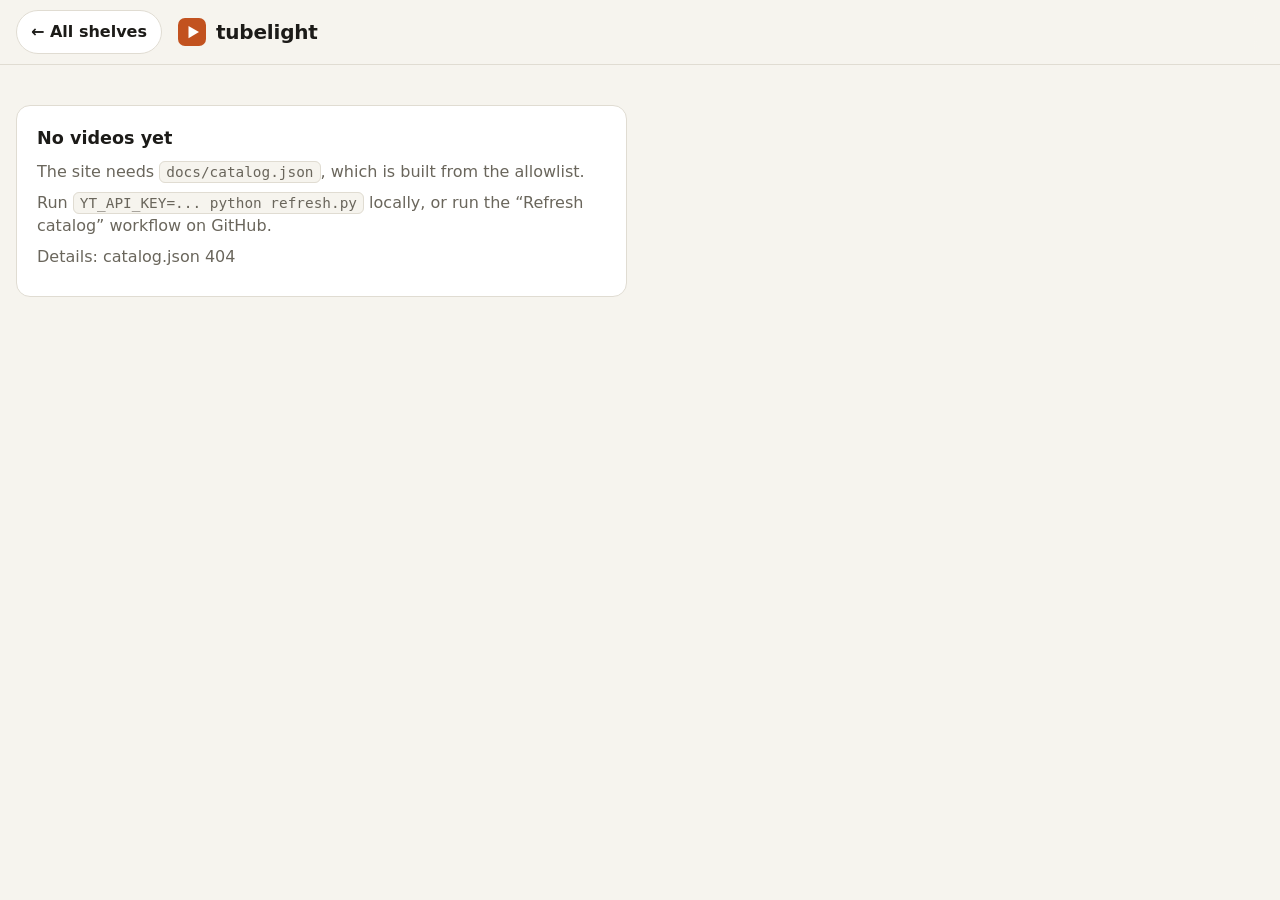
==== docs/watch.html @ cef86696 "tubelight: allowlisted YouTube shelves for kids Static site (docs/) that embeds only allowlisted cha" ====
<!doctype html>
<html lang="en">
<head>
  <meta charset="utf-8">
  <meta name="viewport" content="width=device-width, initial-scale=1, viewport-fit=cover">
  <meta name="color-scheme" content="light dark">
  <meta name="referrer" content="strict-origin-when-cross-origin">
  <title>Watch · tubelight</title>
  <link rel="icon" href="data:image/svg+xml,%3Csvg xmlns='http://www.w3.org/2000/svg' viewBox='0 0 32 32'%3E%3Crect width='32' height='32' rx='8' fill='%23c2521f'/%3E%3Cpath d='M12 9l12 7-12 7z' fill='%23fff'/%3E%3C/svg%3E">
  <link rel="stylesheet" href="style.css">
</head>
<body data-page="watch">
  <header class="top">
    <a class="back" href="index.html">&#8592; All shelves</a>
    <a class="brand" href="index.html" aria-label="tubelight home">
      <svg viewBox="0 0 32 32" aria-hidden="true"><rect width="32" height="32" rx="8" fill="var(--accent)"/><path d="M12 9l12 7-12 7z" fill="var(--accent-fg)"/></svg>
      tubelight
    </a>
  </header>
  <main id="app">
    <div class="player" id="player"></div>
    <div class="meta">
      <h1 id="title">Loading…</h1>
      <p id="channel"></p>
    </div>
    <section class="more">
      <h2 id="more-title"></h2>
      <div class="grid" id="more"></div>
    </section>
    <noscript><div class="notice"><h2>JavaScript is off</h2><p>tubelight needs JavaScript to play videos.</p></div></noscript>
  </main>
  <script src="app.js"></script>
</body>
</html>
---- docs/style.css ----
/* tubelight: shelves of allowlisted videos. No framework. */
:root {
  --bg: #f6f4ee;
  --surface: #ffffff;
  --fg: #1c1b18;
  --muted: #6a665c;
  --line: #e0dcd2;
  --accent: #c2521f;
  --accent-fg: #ffffff;
  --shadow: 0 1px 2px rgba(0, 0, 0, 0.06), 0 6px 18px rgba(0, 0, 0, 0.06);
  --radius: 14px;
  --card: 260px;
  --font: ui-rounded, "SF Pro Rounded", ui-sans-serif, system-ui, "Segoe UI", Roboto, sans-serif;
  color-scheme: light;
}
@media (prefers-color-scheme: dark) {
  :root:not([data-theme="light"]) {
    --bg: #141417; --surface: #1f1f24; --fg: #ecebe6; --muted: #a39f94; --line: #2f2f36;
    --accent: #ef8a55; --accent-fg: #1a1a1a;
    --shadow: 0 1px 2px rgba(0, 0, 0, 0.4), 0 6px 18px rgba(0, 0, 0, 0.35);
    color-scheme: dark;
  }
}
:root[data-theme="dark"] {
  --bg: #141417; --surface: #1f1f24; --fg: #ecebe6; --muted: #a39f94; --line: #2f2f36;
  --accent: #ef8a55; --accent-fg: #1a1a1a;
  --shadow: 0 1px 2px rgba(0, 0, 0, 0.4), 0 6px 18px rgba(0, 0, 0, 0.35);
  color-scheme: dark;
}

* { box-sizing: border-box; }
html, body { margin: 0; }
body {
  background: var(--bg);
  color: var(--fg);
  font: 16px/1.45 var(--font);
  -webkit-text-size-adjust: 100%;
  min-height: 100dvh;
}
a { color: inherit; text-decoration: none; }
img { display: block; max-width: 100%; }
button { font: inherit; }

/* Header */
.top {
  position: sticky; top: 0; z-index: 10;
  display: flex; align-items: center; gap: 12px;
  padding: 10px 16px;
  padding-left: max(16px, env(safe-area-inset-left));
  padding-right: max(16px, env(safe-area-inset-right));
  background: color-mix(in srgb, var(--bg) 88%, transparent);
  backdrop-filter: blur(12px);
  -webkit-backdrop-filter: blur(12px);
  border-bottom: 1px solid var(--line);
}
.brand {
  display: inline-flex; align-items: center; gap: 10px;
  font-weight: 800; font-size: 1.25rem; letter-spacing: -0.01em;
  min-height: 44px; padding: 0 4px;
}
.brand svg { width: 28px; height: 28px; flex: none; }
.back {
  display: inline-flex; align-items: center; gap: 6px;
  min-height: 44px; padding: 0 14px;
  border-radius: 999px; border: 1px solid var(--line); background: var(--surface);
  font-weight: 600;
}
.back:active { transform: scale(0.97); }

main {
  max-width: 1400px; margin: 0 auto;
  padding: 16px 0 48px;
}

/* Status / empty states */
.notice {
  margin: 24px 16px; padding: 20px;
  background: var(--surface); border: 1px solid var(--line); border-radius: var(--radius);
  max-width: 60ch;
}
.notice h2 { margin: 0 0 8px; font-size: 1.1rem; }
.notice p { margin: 0 0 8px; color: var(--muted); }
.notice code {
  font: 0.9em ui-monospace, "SF Mono", Menlo, Consolas, monospace;
  background: var(--bg); border: 1px solid var(--line); border-radius: 6px; padding: 2px 6px;
}
[hidden] { display: none !important; }

/* Shelves */
.shelf { margin: 8px 0 20px; }
.shelf h2 {
  margin: 0 16px 10px; font-size: 1.3rem; font-weight: 800; letter-spacing: -0.01em;
}
.row {
  display: flex; gap: 14px;
  overflow-x: auto; overscroll-behavior-x: contain;
  scroll-snap-type: x proximity;
  padding: 4px 16px 14px;
  scrollbar-width: thin;
}
.row > .card { flex: 0 0 var(--card); scroll-snap-align: start; }
.grid {
  display: grid; gap: 16px;
  grid-template-columns: repeat(auto-fill, minmax(min(var(--card), 100%), 1fr));
  padding: 4px 16px 14px;
}

/* Card: thumbnail + text, 44px+ touch target by size */
.card {
  display: block; min-width: 0;
  border-radius: var(--radius); outline-offset: 3px;
  -webkit-tap-highlight-color: transparent;
}
.card:focus-visible { outline: 3px solid var(--accent); }
.thumb {
  position: relative; aspect-ratio: 16 / 9;
  background: var(--surface); border-radius: var(--radius); overflow: hidden;
  box-shadow: var(--shadow);
}
.thumb img { width: 100%; height: 100%; object-fit: cover; }
.card:active .thumb { transform: scale(0.98); }
@media (hover: hover) { .card:hover .thumb { transform: translateY(-2px); } }
@media (prefers-reduced-motion: no-preference) { .thumb { transition: transform 150ms ease; } }
.dur {
  position: absolute; right: 8px; bottom: 8px;
  padding: 2px 7px; border-radius: 6px;
  background: rgba(0, 0, 0, 0.75); color: #fff;
  font-size: 0.8rem; font-weight: 600; font-variant-numeric: tabular-nums;
}
.card .title {
  margin: 8px 2px 0; font-weight: 600; line-height: 1.3;
  display: -webkit-box; -webkit-line-clamp: 2; -webkit-box-orient: vertical; overflow: hidden;
  text-wrap: pretty;
}
.card .chan { margin: 2px 2px 0; color: var(--muted); font-size: 0.9rem; }
.card.now .thumb { outline: 3px solid var(--accent); }

/* Watch page. The player is never overlaid, cropped or resized away from 16:9. */
.player {
  width: 100%; max-width: 1100px; margin: 0 auto;
  aspect-ratio: 16 / 9; background: #000;
}
.player iframe { width: 100%; height: 100%; border: 0; display: block; }
@media (min-width: 720px) {
  .player { border-radius: var(--radius); overflow: hidden; margin-top: 8px; }
}
.meta { max-width: 1100px; margin: 14px auto 6px; padding: 0 16px; }
.meta h1 { margin: 0; font-size: 1.35rem; line-height: 1.3; letter-spacing: -0.01em; text-wrap: balance; }
.meta p { margin: 4px 0 0; color: var(--muted); }
.more { margin-top: 18px; }
.more h2 { margin: 0 16px 10px; font-size: 1.15rem; font-weight: 800; }

@media (max-width: 480px) {
  :root { --card: 220px; }
  .brand { font-size: 1.15rem; }
}
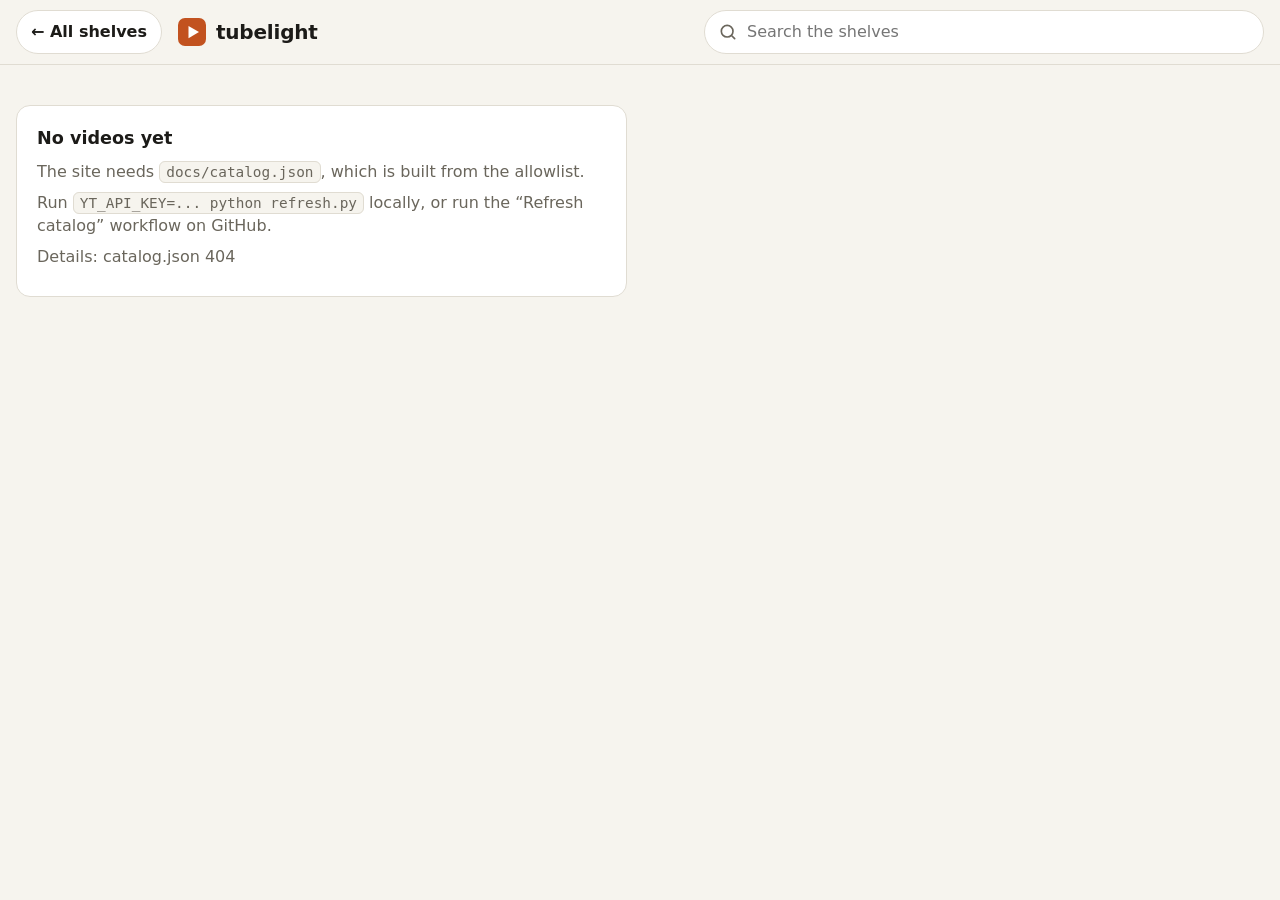
==== commit 888bbea6: "YouTube-style cards: avatars, view counts, upload age; local search over the catalog refresh.py asks" ====
--- a/docs/watch.html
+++ b/docs/watch.html
@@ -16,6 +16,10 @@
       <svg viewBox="0 0 32 32" aria-hidden="true"><rect width="32" height="32" rx="8" fill="var(--accent)"/><path d="M12 9l12 7-12 7z" fill="var(--accent-fg)"/></svg>
       tubelight
     </a>
+    <form class="search" action="index.html" method="get" role="search">
+      <svg viewBox="0 0 24 24" aria-hidden="true" fill="none" stroke="currentColor" stroke-width="2" stroke-linecap="round"><circle cx="11" cy="11" r="7"/><path d="m20 20-3.5-3.5"/></svg>
+      <input type="search" id="q" name="q" placeholder="Search the shelves" aria-label="Search videos on the shelves" autocomplete="off" autocapitalize="off" spellcheck="false" enterkeyhint="search">
+    </form>
   </header>
   <main id="app">
     <div class="player" id="player"></div>
--- a/docs/style.css
+++ b/docs/style.css
@@ -67,6 +67,22 @@
 }
 .back:active { transform: scale(0.97); }
 
+/* Search over the local catalog (never YouTube) */
+.search { flex: 1 1 200px; max-width: 560px; margin-left: auto; position: relative; }
+.search input {
+  width: 100%; min-height: 44px; padding: 8px 14px 8px 42px;
+  font: inherit; color: var(--fg); background: var(--surface);
+  border: 1px solid var(--line); border-radius: 999px;
+  -webkit-appearance: none; appearance: none;
+}
+.search input:focus { outline: 2px solid var(--accent); outline-offset: 1px; border-color: transparent; }
+.search input::-webkit-search-decoration { -webkit-appearance: none; }
+.search svg {
+  position: absolute; left: 14px; top: 50%; width: 20px; height: 20px;
+  transform: translateY(-50%); color: var(--muted); pointer-events: none;
+}
+.results .hint { margin: 0 16px; color: var(--muted); }
+
 main {
   max-width: 1400px; margin: 0 auto;
   padding: 16px 0 48px;
@@ -127,12 +143,23 @@
   background: rgba(0, 0, 0, 0.75); color: #fff;
   font-size: 0.8rem; font-weight: 600; font-variant-numeric: tabular-nums;
 }
+/* Below the thumbnail: avatar on the left, title / channel / stats on the right */
+.info { display: flex; gap: 10px; margin-top: 10px; padding: 0 2px; }
+.avatar {
+  flex: none; width: 36px; height: 36px; border-radius: 50%;
+  background: var(--line); color: var(--muted);
+  display: grid; place-items: center; font-weight: 700; font-size: 0.95rem;
+  overflow: hidden;
+}
+.avatar img { width: 100%; height: 100%; object-fit: cover; }
+.text { min-width: 0; flex: 1; }
 .card .title {
-  margin: 8px 2px 0; font-weight: 600; line-height: 1.3;
+  margin: 0; font-weight: 600; line-height: 1.3;
   display: -webkit-box; -webkit-line-clamp: 2; -webkit-box-orient: vertical; overflow: hidden;
   text-wrap: pretty;
 }
-.card .chan { margin: 2px 2px 0; color: var(--muted); font-size: 0.9rem; }
+.card .chan { margin: 3px 0 0; color: var(--muted); font-size: 0.85rem; white-space: nowrap; overflow: hidden; text-overflow: ellipsis; }
+.card .stats { margin: 0; color: var(--muted); font-size: 0.85rem; font-variant-numeric: tabular-nums; }
 .card.now .thumb { outline: 3px solid var(--accent); }
 
 /* Watch page. The player is never overlaid, cropped or resized away from 16:9. */
@@ -151,6 +178,9 @@
 .more h2 { margin: 0 16px 10px; font-size: 1.15rem; font-weight: 800; }
 
 @media (max-width: 480px) {
-  :root { --card: 220px; }
+  :root { --card: 240px; }
   .brand { font-size: 1.15rem; }
+  .top { flex-wrap: wrap; }
+  .search { flex-basis: 100%; max-width: none; margin-left: 0; order: 3; }
+  .top:has(.back) .brand { display: none; }
 }
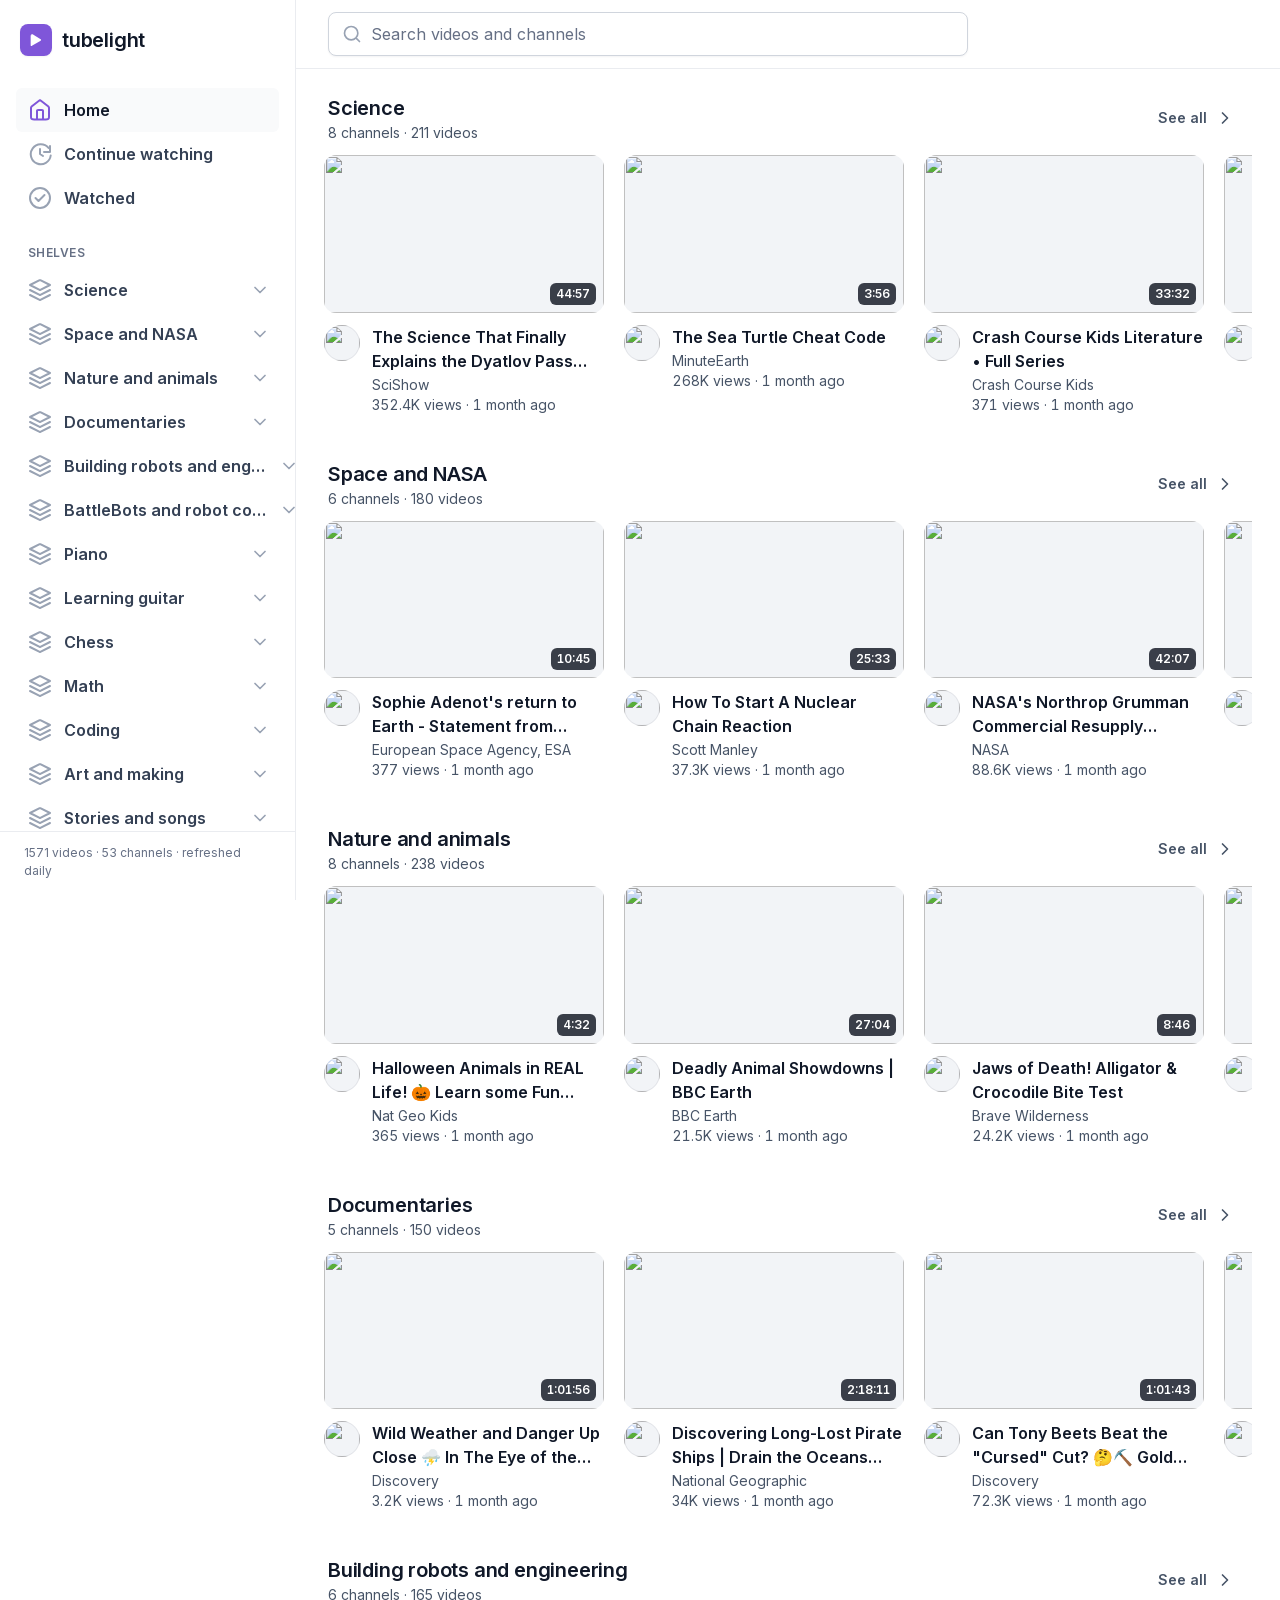
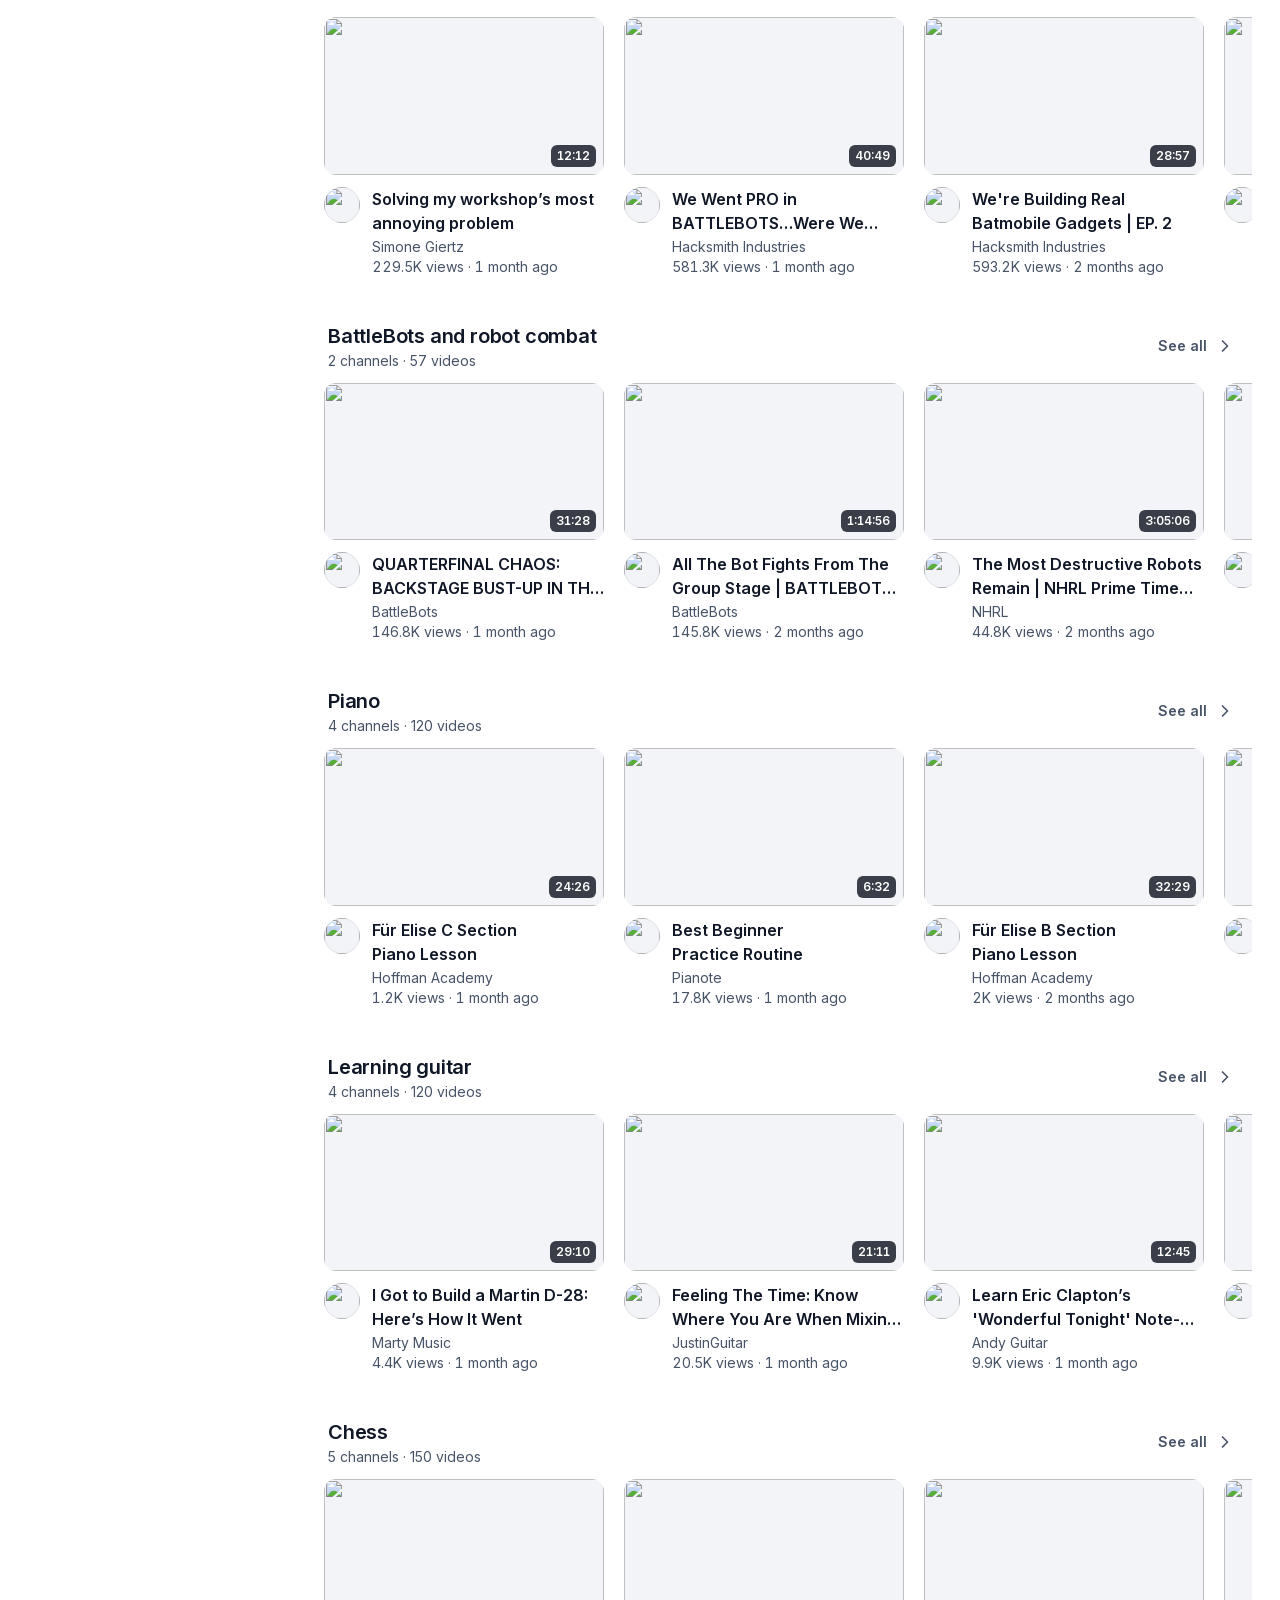
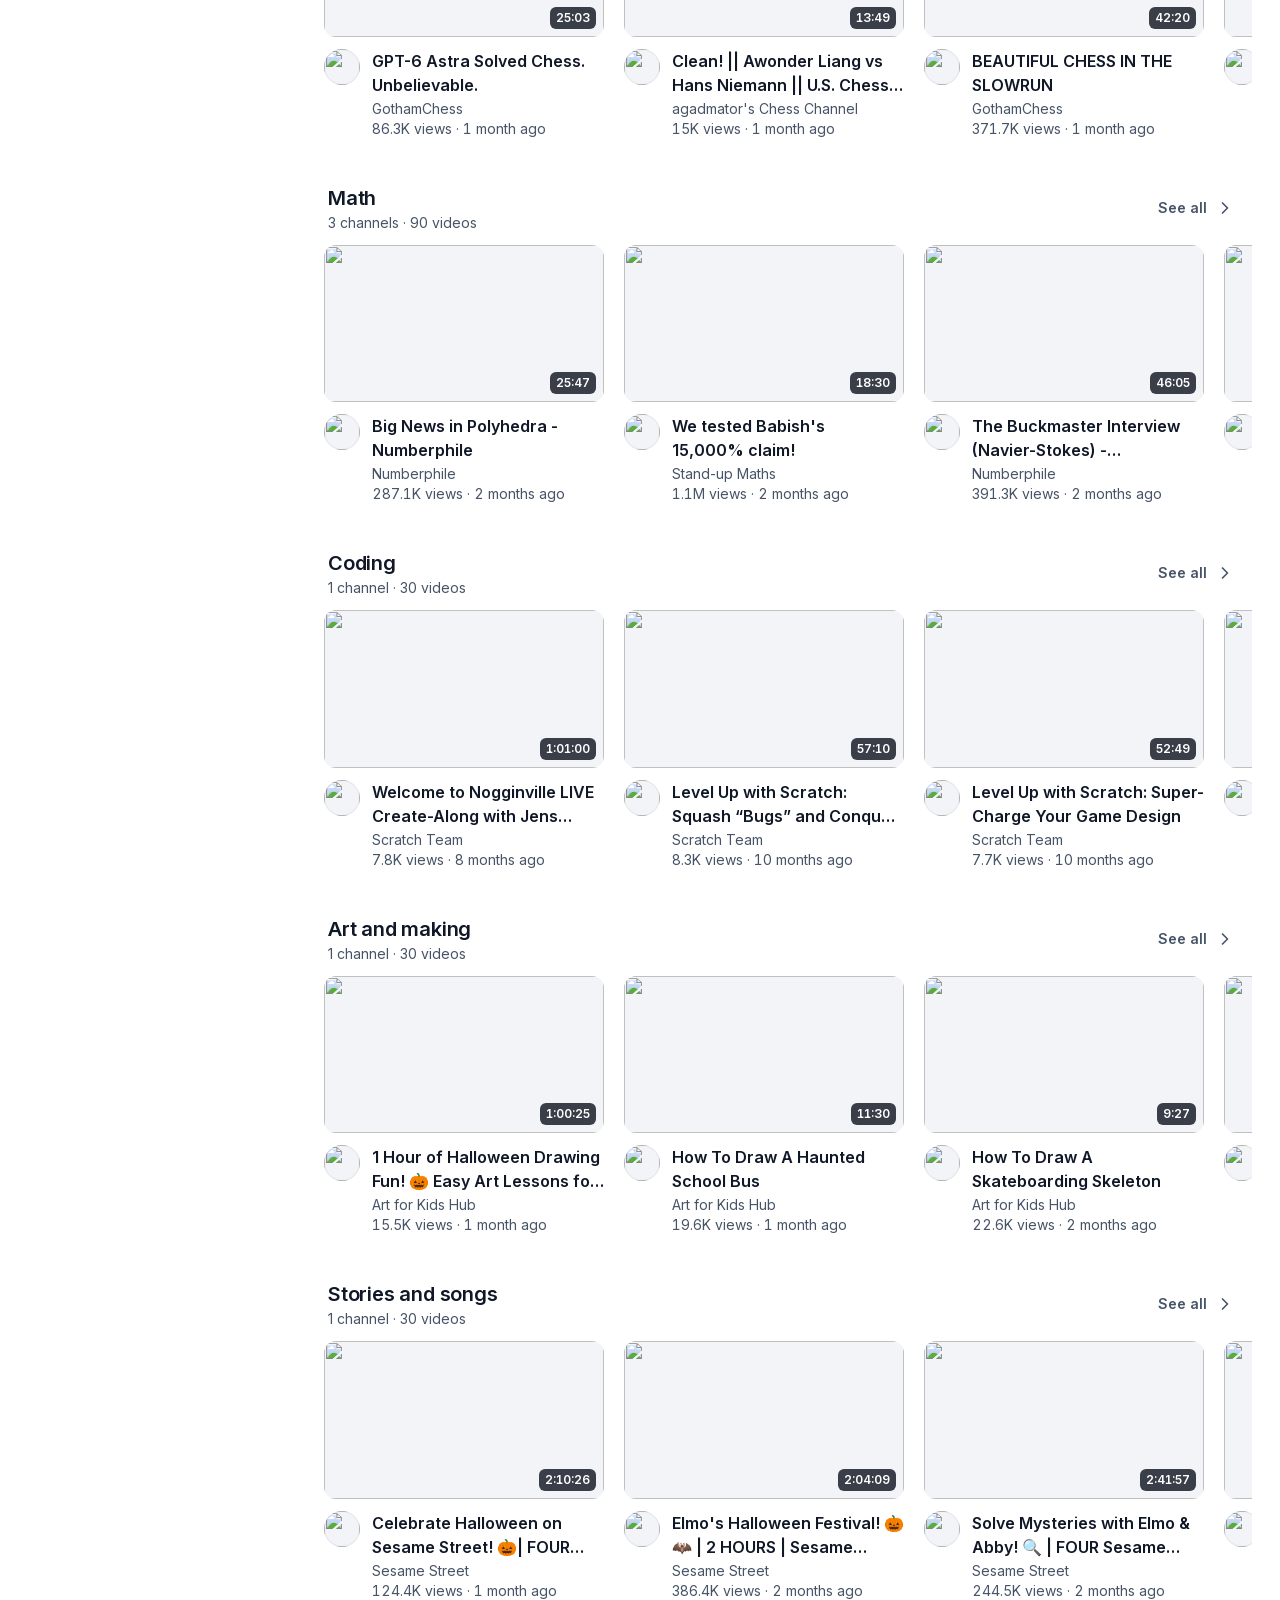
==== commit 36407676: "Rebuild the site as an app in the Untitled UI design language Left pane with shelves and their chann" ====
--- a/docs/watch.html
+++ b/docs/watch.html
@@ -2,37 +2,14 @@
 <html lang="en">
 <head>
   <meta charset="utf-8">
-  <meta name="viewport" content="width=device-width, initial-scale=1, viewport-fit=cover">
+  <meta name="viewport" content="width=device-width, initial-scale=1">
   <meta name="color-scheme" content="light dark">
-  <meta name="referrer" content="strict-origin-when-cross-origin">
-  <title>Watch · tubelight</title>
-  <link rel="icon" href="data:image/svg+xml,%3Csvg xmlns='http://www.w3.org/2000/svg' viewBox='0 0 32 32'%3E%3Crect width='32' height='32' rx='8' fill='%23c2521f'/%3E%3Cpath d='M12 9l12 7-12 7z' fill='%23fff'/%3E%3C/svg%3E">
+  <title>tubelight</title>
   <link rel="stylesheet" href="style.css">
+  <!-- Old link format. The player now lives in index.html?v=<id>; carry the query over. -->
+  <script>location.replace("index.html" + location.search);</script>
 </head>
-<body data-page="watch">
-  <header class="top">
-    <a class="back" href="index.html">&#8592; All shelves</a>
-    <a class="brand" href="index.html" aria-label="tubelight home">
-      <svg viewBox="0 0 32 32" aria-hidden="true"><rect width="32" height="32" rx="8" fill="var(--accent)"/><path d="M12 9l12 7-12 7z" fill="var(--accent-fg)"/></svg>
-      tubelight
-    </a>
-    <form class="search" action="index.html" method="get" role="search">
-      <svg viewBox="0 0 24 24" aria-hidden="true" fill="none" stroke="currentColor" stroke-width="2" stroke-linecap="round"><circle cx="11" cy="11" r="7"/><path d="m20 20-3.5-3.5"/></svg>
-      <input type="search" id="q" name="q" placeholder="Search the shelves" aria-label="Search videos on the shelves" autocomplete="off" autocapitalize="off" spellcheck="false" enterkeyhint="search">
-    </form>
-  </header>
-  <main id="app">
-    <div class="player" id="player"></div>
-    <div class="meta">
-      <h1 id="title">Loading…</h1>
-      <p id="channel"></p>
-    </div>
-    <section class="more">
-      <h2 id="more-title"></h2>
-      <div class="grid" id="more"></div>
-    </section>
-    <noscript><div class="notice"><h2>JavaScript is off</h2><p>tubelight needs JavaScript to play videos.</p></div></noscript>
-  </main>
-  <script src="app.js"></script>
+<body>
+  <div class="empty"><h2>Opening tubelight…</h2><p><a href="index.html">Go to the library</a> if nothing happens.</p></div>
 </body>
 </html>
--- a/docs/style.css
+++ b/docs/style.css
@@ -1,186 +1,324 @@
-/* tubelight: shelves of allowlisted videos. No framework. */
+/* tubelight — Untitled UI design language in plain CSS.
+   Tokens follow Untitled UI's gray/brand scales, type scale, radii, shadows
+   and focus rings. No framework, no build step. */
+
+@font-face {
+  font-family: "Inter";
+  font-style: normal;
+  font-weight: 400 700;
+  font-display: swap;
+  src: url("fonts/Inter-latin.woff2") format("woff2");
+  unicode-range: U+0000-00FF, U+0131, U+0152-0153, U+02BB-02BC, U+02C6, U+02DA, U+02DC, U+0304, U+0308, U+0329, U+2000-206F, U+20AC, U+2122, U+2191, U+2193, U+2212, U+2215, U+FEFF, U+FFFD;
+}
+
 :root {
-  --bg: #f6f4ee;
-  --surface: #ffffff;
-  --fg: #1c1b18;
-  --muted: #6a665c;
-  --line: #e0dcd2;
-  --accent: #c2521f;
-  --accent-fg: #ffffff;
-  --shadow: 0 1px 2px rgba(0, 0, 0, 0.06), 0 6px 18px rgba(0, 0, 0, 0.06);
-  --radius: 14px;
-  --card: 260px;
-  --font: ui-rounded, "SF Pro Rounded", ui-sans-serif, system-ui, "Segoe UI", Roboto, sans-serif;
+  /* Primitives: Untitled UI gray and brand (purple) scales */
+  --gray-25: #FCFCFD; --gray-50: #F9FAFB; --gray-100: #F2F4F7; --gray-200: #EAECF0; --gray-300: #D0D5DD;
+  --gray-400: #98A2B3; --gray-500: #667085; --gray-600: #475467; --gray-700: #344054; --gray-800: #182230;
+  --gray-900: #101828; --gray-950: #0C111D;
+  --brand-50: #F9F5FF; --brand-100: #F4EBFF; --brand-200: #E9D7FE; --brand-300: #D6BBFB; --brand-400: #B692F6;
+  --brand-500: #9E77ED; --brand-600: #7F56D9; --brand-700: #6941C6; --brand-800: #53389E; --brand-900: #42307D;
+  --success-50: #ECFDF3; --success-200: #ABEFC6; --success-500: #17B26A; --success-600: #079455; --success-700: #067647;
+  --error-600: #D92D20;
+
+  /* Semantic (light) */
+  --bg-primary: #FFFFFF;
+  --bg-secondary: var(--gray-50);
+  --bg-tertiary: var(--gray-100);
+  --bg-active: var(--gray-50);
+  --bg-brand-primary: var(--brand-50);
+  --bg-brand-solid: var(--brand-600);
+  --bg-brand-solid-hover: var(--brand-700);
+  --border-primary: var(--gray-300);
+  --border-secondary: var(--gray-200);
+  --border-brand: var(--brand-300);
+  --text-primary: var(--gray-900);
+  --text-secondary: var(--gray-700);
+  --text-tertiary: var(--gray-600);
+  --text-quaternary: var(--gray-500);
+  --text-placeholder: var(--gray-500);
+  --text-brand: var(--brand-700);
+  --text-on-brand: #FFFFFF;
+  --fg-quaternary: var(--gray-400);
+  --fg-brand: var(--brand-600);
+  --utility-success-bg: var(--success-50);
+  --utility-success-border: var(--success-200);
+  --utility-success-text: var(--success-700);
+  --ring: 0 0 0 4px var(--brand-100);
+  --ring-gray: 0 0 0 4px var(--gray-100);
+  --shadow-xs: 0 1px 2px 0 rgba(16, 24, 40, 0.05);
+  --shadow-sm: 0 1px 3px 0 rgba(16, 24, 40, 0.10), 0 1px 2px 0 rgba(16, 24, 40, 0.06);
+  --shadow-md: 0 4px 8px -2px rgba(16, 24, 40, 0.10), 0 2px 4px -2px rgba(16, 24, 40, 0.06);
+  --shadow-lg: 0 12px 16px -4px rgba(16, 24, 40, 0.08), 0 4px 6px -2px rgba(16, 24, 40, 0.03);
+  --thumb-bg: var(--gray-100);
+
+  --sidebar-w: 296px;
+  --radius-sm: 6px; --radius-md: 8px; --radius-lg: 12px; --radius-xl: 16px;
+  --font: "Inter", ui-sans-serif, system-ui, -apple-system, "Segoe UI", Roboto, sans-serif;
   color-scheme: light;
 }
 @media (prefers-color-scheme: dark) {
   :root:not([data-theme="light"]) {
-    --bg: #141417; --surface: #1f1f24; --fg: #ecebe6; --muted: #a39f94; --line: #2f2f36;
-    --accent: #ef8a55; --accent-fg: #1a1a1a;
-    --shadow: 0 1px 2px rgba(0, 0, 0, 0.4), 0 6px 18px rgba(0, 0, 0, 0.35);
+    --bg-primary: var(--gray-950); --bg-secondary: var(--gray-900); --bg-tertiary: var(--gray-800); --bg-active: var(--gray-800);
+    --bg-brand-primary: #2C1C5F; --bg-brand-solid: var(--brand-600); --bg-brand-solid-hover: var(--brand-500);
+    --border-primary: var(--gray-700); --border-secondary: var(--gray-800); --border-brand: var(--brand-400);
+    --text-primary: var(--gray-50); --text-secondary: var(--gray-300); --text-tertiary: var(--gray-400); --text-quaternary: var(--gray-400);
+    --text-placeholder: var(--gray-500); --text-brand: var(--brand-300); --fg-quaternary: var(--gray-500); --fg-brand: var(--brand-500);
+    --utility-success-bg: #053321; --utility-success-border: #085D3A; --utility-success-text: #75E0A7;
+    --ring: 0 0 0 4px rgba(158, 119, 237, 0.24); --ring-gray: 0 0 0 4px rgba(152, 162, 179, 0.14);
+    --thumb-bg: var(--gray-800);
     color-scheme: dark;
   }
 }
 :root[data-theme="dark"] {
-  --bg: #141417; --surface: #1f1f24; --fg: #ecebe6; --muted: #a39f94; --line: #2f2f36;
-  --accent: #ef8a55; --accent-fg: #1a1a1a;
-  --shadow: 0 1px 2px rgba(0, 0, 0, 0.4), 0 6px 18px rgba(0, 0, 0, 0.35);
+  --bg-primary: var(--gray-950); --bg-secondary: var(--gray-900); --bg-tertiary: var(--gray-800); --bg-active: var(--gray-800);
+  --bg-brand-primary: #2C1C5F; --bg-brand-solid: var(--brand-600); --bg-brand-solid-hover: var(--brand-500);
+  --border-primary: var(--gray-700); --border-secondary: var(--gray-800); --border-brand: var(--brand-400);
+  --text-primary: var(--gray-50); --text-secondary: var(--gray-300); --text-tertiary: var(--gray-400); --text-quaternary: var(--gray-400);
+  --text-placeholder: var(--gray-500); --text-brand: var(--brand-300); --fg-quaternary: var(--gray-500); --fg-brand: var(--brand-500);
+  --utility-success-bg: #053321; --utility-success-border: #085D3A; --utility-success-text: #75E0A7;
+  --ring: 0 0 0 4px rgba(158, 119, 237, 0.24); --ring-gray: 0 0 0 4px rgba(152, 162, 179, 0.14);
+  --thumb-bg: var(--gray-800);
   color-scheme: dark;
 }
 
+/* ---------- base ---------- */
 * { box-sizing: border-box; }
-html, body { margin: 0; }
+html, body { margin: 0; height: 100%; }
 body {
-  background: var(--bg);
-  color: var(--fg);
-  font: 16px/1.45 var(--font);
-  -webkit-text-size-adjust: 100%;
-  min-height: 100dvh;
+  background: var(--bg-primary); color: var(--text-primary);
+  font: 400 16px/24px var(--font);
+  -webkit-font-smoothing: antialiased; -webkit-text-size-adjust: 100%;
 }
 a { color: inherit; text-decoration: none; }
 img { display: block; max-width: 100%; }
-button { font: inherit; }
-
-/* Header */
-.top {
-  position: sticky; top: 0; z-index: 10;
+button { font: inherit; color: inherit; background: none; border: 0; padding: 0; cursor: pointer; }
+h1, h2, h3, p { margin: 0; }
+[hidden] { display: none !important; }
+.icon { width: 20px; height: 20px; flex: none; fill: none; stroke: currentColor; stroke-width: 2; stroke-linecap: round; stroke-linejoin: round; }
+:focus-visible { outline: none; box-shadow: var(--ring); border-radius: var(--radius-md); }
+
+/* ---------- app shell ---------- */
+.app { display: flex; min-height: 100dvh; }
+.sidebar {
+  width: var(--sidebar-w); flex: none;
+  display: flex; flex-direction: column;
+  background: var(--bg-primary); border-right: 1px solid var(--border-secondary);
+  position: sticky; top: 0; height: 100dvh; overflow: hidden;
+}
+.sidebar-head { display: flex; align-items: center; justify-content: space-between; padding: 24px 20px 16px; }
+.brand { display: inline-flex; align-items: center; gap: 10px; font-weight: 600; font-size: 20px; line-height: 30px; letter-spacing: -0.01em; }
+.brand-mark {
+  display: grid; place-items: center; width: 32px; height: 32px; border-radius: var(--radius-md);
+  background: var(--bg-brand-solid); color: #fff; box-shadow: var(--shadow-xs);
+}
+.brand-mark .icon { width: 16px; height: 16px; fill: currentColor; stroke: none; }
+
+.nav { flex: 1; overflow-y: auto; padding: 0 16px 16px; scrollbar-width: thin; }
+.nav-section { margin-top: 16px; }
+.nav-label {
+  padding: 8px 12px 6px; font-size: 12px; line-height: 18px; font-weight: 600;
+  color: var(--text-quaternary); text-transform: uppercase; letter-spacing: 0.04em;
+}
+.nav-item {
+  display: flex; align-items: center; gap: 12px; width: 100%;
+  min-height: 44px; padding: 8px 12px; border-radius: var(--radius-sm);
+  font-size: 16px; line-height: 24px; font-weight: 600; color: var(--text-secondary);
+  text-align: left; -webkit-tap-highlight-color: transparent;
+}
+.nav-item .icon { width: 24px; height: 24px; color: var(--fg-quaternary); }
+.nav-item:hover { background: var(--bg-active); color: var(--text-primary); }
+.nav-item[aria-current="page"] { background: var(--bg-active); color: var(--text-primary); }
+.nav-item[aria-current="page"] .icon { color: var(--fg-brand); }
+.nav-item .grow { flex: 1; min-width: 0; overflow: hidden; text-overflow: ellipsis; white-space: nowrap; }
+.nav-item .count {
+  font-size: 12px; line-height: 18px; font-weight: 500; color: var(--text-secondary);
+  background: var(--bg-tertiary); border-radius: 999px; padding: 2px 8px;
+}
+.nav-shelf { display: flex; align-items: stretch; }
+.nav-shelf .nav-item { border-radius: var(--radius-sm) 0 0 var(--radius-sm); }
+.nav-toggle {
+  display: grid; place-items: center; width: 44px; border-radius: 0 var(--radius-sm) var(--radius-sm) 0;
+  color: var(--fg-quaternary);
+}
+.nav-toggle:hover { background: var(--bg-active); color: var(--text-primary); }
+.nav-toggle .icon { transition: transform 150ms ease; }
+.nav-toggle[aria-expanded="true"] .icon { transform: rotate(180deg); }
+.nav-children { margin: 2px 0 6px 0; padding-left: 12px; border-left: 1px solid var(--border-secondary); margin-left: 23px; }
+.nav-children .nav-item { font-weight: 500; font-size: 15px; min-height: 40px; padding: 6px 10px; }
+.sidebar-foot { padding: 12px 24px 20px; border-top: 1px solid var(--border-secondary); font-size: 12px; line-height: 18px; color: var(--text-quaternary); }
+
+.backdrop { position: fixed; inset: 0; background: rgba(12, 17, 29, 0.6); z-index: 30; }
+
+.content { flex: 1; min-width: 0; display: flex; flex-direction: column; }
+.topbar {
+  position: sticky; top: 0; z-index: 20;
   display: flex; align-items: center; gap: 12px;
-  padding: 10px 16px;
-  padding-left: max(16px, env(safe-area-inset-left));
-  padding-right: max(16px, env(safe-area-inset-right));
-  background: color-mix(in srgb, var(--bg) 88%, transparent);
-  backdrop-filter: blur(12px);
-  -webkit-backdrop-filter: blur(12px);
-  border-bottom: 1px solid var(--line);
-}
-.brand {
-  display: inline-flex; align-items: center; gap: 10px;
-  font-weight: 800; font-size: 1.25rem; letter-spacing: -0.01em;
-  min-height: 44px; padding: 0 4px;
-}
-.brand svg { width: 28px; height: 28px; flex: none; }
-.back {
-  display: inline-flex; align-items: center; gap: 6px;
-  min-height: 44px; padding: 0 14px;
-  border-radius: 999px; border: 1px solid var(--line); background: var(--surface);
-  font-weight: 600;
-}
-.back:active { transform: scale(0.97); }
-
-/* Search over the local catalog (never YouTube) */
-.search { flex: 1 1 200px; max-width: 560px; margin-left: auto; position: relative; }
-.search input {
-  width: 100%; min-height: 44px; padding: 8px 14px 8px 42px;
-  font: inherit; color: var(--fg); background: var(--surface);
-  border: 1px solid var(--line); border-radius: 999px;
+  padding: 12px 32px; background: var(--bg-primary); border-bottom: 1px solid var(--border-secondary);
+}
+.icon-btn {
+  display: inline-grid; place-items: center; width: 40px; height: 40px;
+  border-radius: var(--radius-md); color: var(--text-tertiary);
+}
+.icon-btn:hover { background: var(--bg-active); color: var(--text-primary); }
+.topbar .menu-btn, .sidebar-head .sidebar-close { display: none; }
+
+/* Untitled UI input with leading icon */
+.search { position: relative; flex: 1; max-width: 640px; }
+.search-icon { position: absolute; left: 14px; top: 50%; transform: translateY(-50%); color: var(--fg-quaternary); pointer-events: none; }
+.input {
+  width: 100%; height: 44px; padding: 10px 14px 10px 42px;
+  font: 400 16px/24px var(--font); color: var(--text-primary);
+  background: var(--bg-primary); border: 1px solid var(--border-primary);
+  border-radius: var(--radius-md); box-shadow: var(--shadow-xs);
   -webkit-appearance: none; appearance: none;
 }
-.search input:focus { outline: 2px solid var(--accent); outline-offset: 1px; border-color: transparent; }
-.search input::-webkit-search-decoration { -webkit-appearance: none; }
-.search svg {
-  position: absolute; left: 14px; top: 50%; width: 20px; height: 20px;
-  transform: translateY(-50%); color: var(--muted); pointer-events: none;
-}
-.results .hint { margin: 0 16px; color: var(--muted); }
-
-main {
-  max-width: 1400px; margin: 0 auto;
-  padding: 16px 0 48px;
-}
-
-/* Status / empty states */
-.notice {
-  margin: 24px 16px; padding: 20px;
-  background: var(--surface); border: 1px solid var(--line); border-radius: var(--radius);
-  max-width: 60ch;
-}
-.notice h2 { margin: 0 0 8px; font-size: 1.1rem; }
-.notice p { margin: 0 0 8px; color: var(--muted); }
-.notice code {
-  font: 0.9em ui-monospace, "SF Mono", Menlo, Consolas, monospace;
-  background: var(--bg); border: 1px solid var(--line); border-radius: 6px; padding: 2px 6px;
-}
-[hidden] { display: none !important; }
-
-/* Shelves */
-.shelf { margin: 8px 0 20px; }
-.shelf h2 {
-  margin: 0 16px 10px; font-size: 1.3rem; font-weight: 800; letter-spacing: -0.01em;
-}
-.row {
-  display: flex; gap: 14px;
-  overflow-x: auto; overscroll-behavior-x: contain;
-  scroll-snap-type: x proximity;
-  padding: 4px 16px 14px;
-  scrollbar-width: thin;
-}
-.row > .card { flex: 0 0 var(--card); scroll-snap-align: start; }
-.grid {
-  display: grid; gap: 16px;
-  grid-template-columns: repeat(auto-fill, minmax(min(var(--card), 100%), 1fr));
-  padding: 4px 16px 14px;
-}
-
-/* Card: thumbnail + text, 44px+ touch target by size */
-.card {
-  display: block; min-width: 0;
-  border-radius: var(--radius); outline-offset: 3px;
-  -webkit-tap-highlight-color: transparent;
-}
-.card:focus-visible { outline: 3px solid var(--accent); }
-.thumb {
-  position: relative; aspect-ratio: 16 / 9;
-  background: var(--surface); border-radius: var(--radius); overflow: hidden;
-  box-shadow: var(--shadow);
-}
+.input::placeholder { color: var(--text-placeholder); }
+.input:focus { outline: none; border-color: var(--border-brand); box-shadow: var(--shadow-xs), var(--ring); }
+.input::-webkit-search-decoration { -webkit-appearance: none; }
+.input::-webkit-search-cancel-button { -webkit-appearance: none; height: 16px; width: 16px; background: var(--fg-quaternary); border-radius: 50%; cursor: pointer;
+  -webkit-mask: url("data:image/svg+xml,%3Csvg xmlns='http://www.w3.org/2000/svg' viewBox='0 0 24 24' fill='none' stroke='%23000' stroke-width='3' stroke-linecap='round'%3E%3Cpath d='M17 7L7 17M7 7l10 10'/%3E%3C/svg%3E") center / 12px no-repeat; }
+
+.view { flex: 1; padding: 24px 32px 48px; }
+.view:focus { box-shadow: none; }
+
+/* ---------- buttons & badges ---------- */
+.btn {
+  display: inline-flex; align-items: center; justify-content: center; gap: 8px;
+  min-height: 40px; padding: 8px 14px; border-radius: var(--radius-md);
+  font-size: 14px; line-height: 20px; font-weight: 600; white-space: nowrap;
+  border: 1px solid transparent; box-shadow: var(--shadow-xs); -webkit-tap-highlight-color: transparent;
+}
+.btn .icon { width: 20px; height: 20px; }
+.btn-primary { background: var(--bg-brand-solid); color: var(--text-on-brand); border-color: var(--bg-brand-solid); }
+.btn-primary:hover { background: var(--bg-brand-solid-hover); border-color: var(--bg-brand-solid-hover); }
+.btn-secondary { background: var(--bg-primary); color: var(--text-secondary); border-color: var(--border-primary); }
+.btn-secondary:hover { background: var(--bg-secondary); color: var(--text-primary); }
+.btn-secondary:focus-visible { box-shadow: var(--shadow-xs), var(--ring-gray); }
+.btn-tertiary { box-shadow: none; color: var(--text-tertiary); padding: 8px 12px; }
+.btn-tertiary:hover { background: var(--bg-secondary); color: var(--text-secondary); }
+.btn-success { background: var(--utility-success-bg); color: var(--utility-success-text); border-color: var(--utility-success-border); }
+.btn-lg { min-height: 44px; padding: 10px 16px; font-size: 16px; line-height: 24px; }
+.badge {
+  display: inline-flex; align-items: center; gap: 4px;
+  padding: 2px 8px; border-radius: 999px; border: 1px solid var(--border-secondary);
+  background: var(--bg-primary); font-size: 12px; line-height: 18px; font-weight: 500; color: var(--text-secondary);
+}
+.badge .icon { width: 12px; height: 12px; }
+.badge-success { background: var(--utility-success-bg); border-color: var(--utility-success-border); color: var(--utility-success-text); }
+
+/* ---------- page header & sections ---------- */
+.page-head { display: flex; align-items: flex-start; gap: 16px; flex-wrap: wrap; margin-bottom: 24px; }
+.page-head .text { flex: 1; min-width: 0; }
+.page-head h1 { font-size: 30px; line-height: 38px; font-weight: 600; letter-spacing: -0.02em; text-wrap: balance; }
+.page-head .sub { margin-top: 4px; color: var(--text-tertiary); font-size: 16px; line-height: 24px; }
+.page-head .actions { display: flex; gap: 12px; align-items: center; }
+.crumbs { display: flex; align-items: center; gap: 8px; margin-bottom: 20px; font-size: 14px; line-height: 20px; font-weight: 600; color: var(--text-tertiary); }
+.crumbs a:hover { color: var(--text-primary); }
+.crumbs .icon { width: 16px; height: 16px; color: var(--fg-quaternary); }
+.crumbs .here { color: var(--text-brand); }
+
+.section { margin-bottom: 32px; }
+.section-head { display: flex; align-items: center; justify-content: space-between; gap: 12px; margin-bottom: 12px; }
+.section-head h2 { font-size: 20px; line-height: 30px; font-weight: 600; letter-spacing: -0.01em; }
+.section-head .sub { color: var(--text-tertiary); font-size: 14px; line-height: 20px; }
+
+.chips { display: flex; gap: 8px; overflow-x: auto; padding: 2px 0 10px; margin-bottom: 14px; scrollbar-width: none; }
+.chips::-webkit-scrollbar { display: none; }
+.chip {
+  display: inline-flex; align-items: center; gap: 8px; flex: none;
+  min-height: 40px; padding: 6px 12px 6px 6px; border-radius: 999px;
+  border: 1px solid var(--border-primary); background: var(--bg-primary);
+  font-size: 14px; line-height: 20px; font-weight: 600; color: var(--text-secondary); box-shadow: var(--shadow-xs);
+}
+.chip.plain { padding-left: 14px; }
+.chip:hover { background: var(--bg-secondary); }
+.chip[aria-current="true"] { background: var(--bg-brand-primary); border-color: var(--border-brand); color: var(--text-brand); }
+.chip .avatar { width: 28px; height: 28px; font-size: 12px; }
+
+/* ---------- rows & grids ---------- */
+.row { display: flex; gap: 20px; overflow-x: auto; overscroll-behavior-x: contain; scroll-snap-type: x proximity; padding: 4px 4px 12px; margin: -4px -4px 0; scrollbar-width: thin; }
+.row > .card { flex: 0 0 var(--card-w, 280px); scroll-snap-align: start; }
+.grid { display: grid; gap: 24px 20px; grid-template-columns: repeat(auto-fill, minmax(min(var(--card-w, 280px), 100%), 1fr)); }
+
+/* ---------- video card ---------- */
+.card { display: block; min-width: 0; border-radius: var(--radius-lg); -webkit-tap-highlight-color: transparent; }
+.card:focus-visible { box-shadow: var(--ring); }
+.thumb { position: relative; aspect-ratio: 16 / 9; background: var(--thumb-bg); border-radius: var(--radius-lg); overflow: hidden; }
 .thumb img { width: 100%; height: 100%; object-fit: cover; }
-.card:active .thumb { transform: scale(0.98); }
-@media (hover: hover) { .card:hover .thumb { transform: translateY(-2px); } }
-@media (prefers-reduced-motion: no-preference) { .thumb { transition: transform 150ms ease; } }
+@media (hover: hover) { .card:hover .thumb img { transform: scale(1.03); } }
+@media (prefers-reduced-motion: no-preference) { .thumb img { transition: transform 200ms ease; } }
 .dur {
-  position: absolute; right: 8px; bottom: 8px;
-  padding: 2px 7px; border-radius: 6px;
-  background: rgba(0, 0, 0, 0.75); color: #fff;
-  font-size: 0.8rem; font-weight: 600; font-variant-numeric: tabular-nums;
-}
-/* Below the thumbnail: avatar on the left, title / channel / stats on the right */
-.info { display: flex; gap: 10px; margin-top: 10px; padding: 0 2px; }
+  position: absolute; right: 8px; bottom: 8px; padding: 2px 6px; border-radius: var(--radius-sm);
+  background: rgba(12, 17, 29, 0.8); color: #fff; font-size: 12px; line-height: 18px; font-weight: 600; font-variant-numeric: tabular-nums;
+}
+.watched-badge {
+  position: absolute; left: 8px; top: 8px; display: inline-flex; align-items: center; gap: 4px;
+  padding: 2px 8px 2px 6px; border-radius: 999px; background: var(--success-600); color: #fff;
+  font-size: 12px; line-height: 18px; font-weight: 600;
+}
+.watched-badge .icon { width: 14px; height: 14px; stroke-width: 2.5; }
+.card.watched .thumb img { opacity: 0.72; }
+.card.now .thumb { box-shadow: 0 0 0 3px var(--bg-brand-solid); }
+.info { display: flex; gap: 12px; margin-top: 12px; }
 .avatar {
-  flex: none; width: 36px; height: 36px; border-radius: 50%;
-  background: var(--line); color: var(--muted);
-  display: grid; place-items: center; font-weight: 700; font-size: 0.95rem;
-  overflow: hidden;
+  flex: none; width: 36px; height: 36px; border-radius: 50%; overflow: hidden;
+  background: var(--bg-tertiary); color: var(--text-tertiary);
+  display: grid; place-items: center; font-weight: 600; font-size: 14px;
+  outline: 1px solid rgba(16, 24, 40, 0.08); outline-offset: -1px;
 }
 .avatar img { width: 100%; height: 100%; object-fit: cover; }
+.avatar-lg { width: 64px; height: 64px; font-size: 24px; }
 .text { min-width: 0; flex: 1; }
 .card .title {
-  margin: 0; font-weight: 600; line-height: 1.3;
-  display: -webkit-box; -webkit-line-clamp: 2; -webkit-box-orient: vertical; overflow: hidden;
-  text-wrap: pretty;
-}
-.card .chan { margin: 3px 0 0; color: var(--muted); font-size: 0.85rem; white-space: nowrap; overflow: hidden; text-overflow: ellipsis; }
-.card .stats { margin: 0; color: var(--muted); font-size: 0.85rem; font-variant-numeric: tabular-nums; }
-.card.now .thumb { outline: 3px solid var(--accent); }
-
-/* Watch page. The player is never overlaid, cropped or resized away from 16:9. */
-.player {
-  width: 100%; max-width: 1100px; margin: 0 auto;
-  aspect-ratio: 16 / 9; background: #000;
-}
+  font-size: 16px; line-height: 24px; font-weight: 600; color: var(--text-primary);
+  display: -webkit-box; -webkit-line-clamp: 2; -webkit-box-orient: vertical; overflow: hidden; text-wrap: pretty;
+}
+.card .chan, .card .stats { font-size: 14px; line-height: 20px; color: var(--text-tertiary); }
+.card .chan { margin-top: 2px; white-space: nowrap; overflow: hidden; text-overflow: ellipsis; }
+.card .stats { font-variant-numeric: tabular-nums; }
+
+/* ---------- player view ---------- */
+.player-wrap { max-width: 1120px; }
+.player { width: 100%; aspect-ratio: 16 / 9; background: #000; border-radius: var(--radius-lg); overflow: hidden; }
 .player iframe { width: 100%; height: 100%; border: 0; display: block; }
-@media (min-width: 720px) {
-  .player { border-radius: var(--radius); overflow: hidden; margin-top: 8px; }
-}
-.meta { max-width: 1100px; margin: 14px auto 6px; padding: 0 16px; }
-.meta h1 { margin: 0; font-size: 1.35rem; line-height: 1.3; letter-spacing: -0.01em; text-wrap: balance; }
-.meta p { margin: 4px 0 0; color: var(--muted); }
-.more { margin-top: 18px; }
-.more h2 { margin: 0 16px 10px; font-size: 1.15rem; font-weight: 800; }
-
-@media (max-width: 480px) {
-  :root { --card: 240px; }
-  .brand { font-size: 1.15rem; }
-  .top { flex-wrap: wrap; }
-  .search { flex-basis: 100%; max-width: none; margin-left: 0; order: 3; }
-  .top:has(.back) .brand { display: none; }
-}
+.player-title { margin-top: 16px; font-size: 24px; line-height: 32px; font-weight: 600; letter-spacing: -0.01em; text-wrap: balance; }
+.player-meta { display: flex; align-items: center; gap: 16px; flex-wrap: wrap; margin-top: 12px; }
+.channel-chip { display: inline-flex; align-items: center; gap: 12px; padding: 4px 12px 4px 4px; border-radius: 999px; }
+.channel-chip:hover { background: var(--bg-secondary); }
+.channel-chip .name { font-size: 16px; line-height: 24px; font-weight: 600; }
+.channel-chip .meta { font-size: 14px; line-height: 20px; color: var(--text-tertiary); }
+.player-meta .spacer { flex: 1; }
+.divider { border: 0; border-top: 1px solid var(--border-secondary); margin: 24px 0; }
+
+/* ---------- empty states ---------- */
+.empty { max-width: 480px; margin: 48px auto; text-align: center; padding: 0 16px; }
+.empty .glyph { display: grid; place-items: center; width: 48px; height: 48px; margin: 0 auto 16px; border-radius: 10px; border: 1px solid var(--border-secondary); box-shadow: var(--shadow-xs); color: var(--text-secondary); }
+.empty .glyph .icon { width: 24px; height: 24px; }
+.empty h2 { font-size: 20px; line-height: 30px; font-weight: 600; }
+.empty p { margin-top: 6px; color: var(--text-tertiary); }
+.empty code { font: 14px/20px ui-monospace, "SF Mono", Menlo, Consolas, monospace; background: var(--bg-secondary); border: 1px solid var(--border-secondary); border-radius: var(--radius-sm); padding: 1px 6px; }
+.empty .actions { margin-top: 20px; display: flex; gap: 12px; justify-content: center; }
+
+/* ---------- responsive ---------- */
+@media (max-width: 1023px) {
+  .sidebar {
+    position: fixed; inset: 0 auto 0 0; z-index: 40; width: min(var(--sidebar-w), 86vw);
+    transform: translateX(-100%); transition: transform 200ms ease; box-shadow: var(--shadow-lg);
+  }
+  .app.nav-open .sidebar { transform: none; }
+  .topbar .menu-btn, .sidebar-head .sidebar-close { display: inline-grid; }
+  .topbar { padding: 10px 16px; }
+  .view { padding: 20px 16px 40px; }
+  .page-head h1 { font-size: 24px; line-height: 32px; }
+  .row { padding-inline: 16px; margin-inline: -16px; }
+  .row > .card:first-child { margin-left: 0; }
+  :root { --card-w: 260px; }
+}
+@media (max-width: 599px) {
+  :root { --card-w: 240px; }
+  .grid { gap: 20px 12px; }
+  .player { border-radius: 0; margin: -20px -16px 0; width: auto; }
+  .player-meta .btn { flex: 1; }
+}
+@media (prefers-reduced-motion: reduce) { .sidebar, .nav-toggle .icon { transition: none; } }
